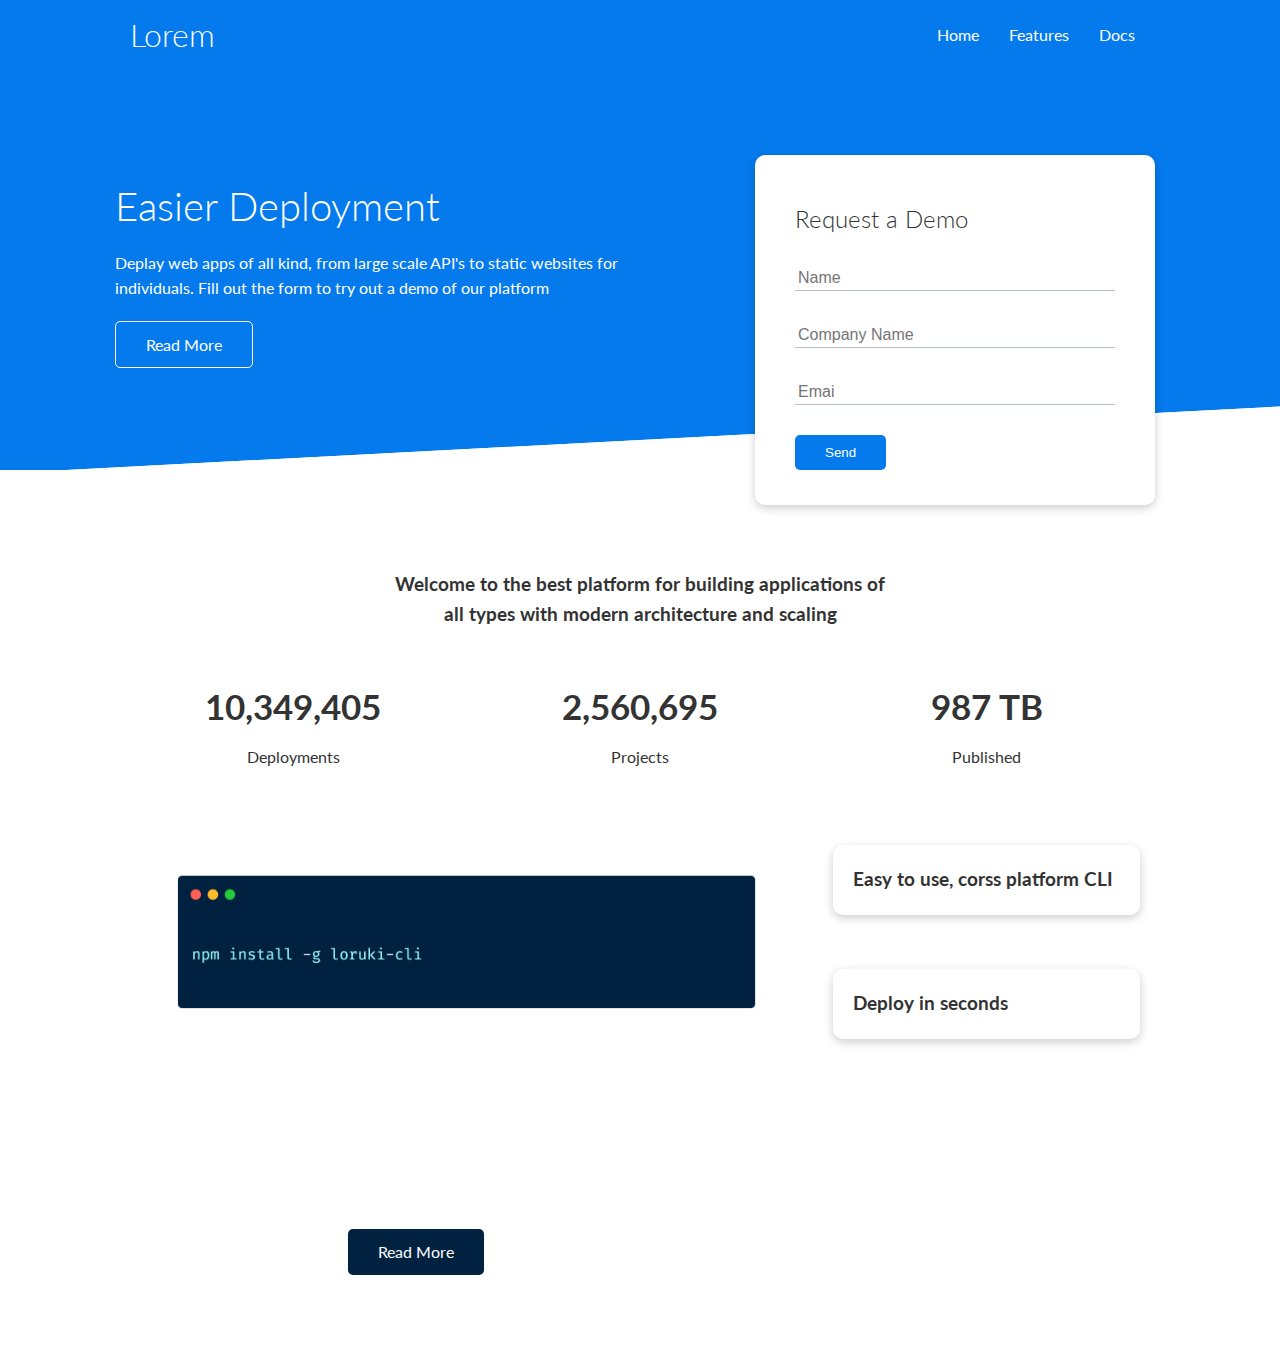
==== index.html @ 03d2aeca "first commit" ====
<!DOCTYPE html>
<html lang="en">

<head>
    <meta charset="UTF-8">
    <meta name="viewport" content="width=device-width, initial-scale=1.0">
    <link rel="stylesheet" href="css/utilities.css">
    <link rel="stylesheet" href="css/style.css">
    <link rel="stylesheet" href="https://cdnjs.cloudflare.com/ajax/libs/font-awesome/5.15.1/css/all.min.css"
        integrity="sha512-+4zCK9k+qNFUR5X+cKL9EIR+ZOhtIloNl9GIKS57V1MyNsYpYcUrUeQc9vNfzsWfV28IaLL3i96P9sdNyeRssA=="
        crossorigin="anonymous" />
    <title>Lorem | Cloud Hosting</title>
</head>

<body>
    <!-- Navbar -->
    <div class="navbar">
        <div class="container flex">
            <h1 class="logo">Lorem</h1>
            <nav>
                <ul>
                    <li><a href="index.html">Home</a></li>
                    <li><a href="features.html">Features</a></li>
                    <li><a href="docs.html">Docs</a></li>
                </ul>
            </nav>
        </div>
    </div>

    <!-- Showcase -->
    <section class="showcase">
        <div class="container grid">
            <div class="showcase-text">
                <h1>Easier Deployment</h1>
                <p>Deplay web apps of all kind, from large scale API's to static websites for individuals. Fill out the
                    form to try out a demo of our platform</p>
                <a href="features.html" class="btn btn-outline">Read More</a>
            </div>

            <div class="showcase-form card">
                <h2>Request a Demo</h2>
                <form>
                    <div class="form-control">
                        <input required type="text" name="name" placeholder="Name">
                    </div>
                    <div class="form-control">
                        <input required type="text" name="company" placeholder="Company Name">
                    </div>
                    <div class="form-control">
                        <input required type="email" name="email" placeholder="Emai">
                    </div>
                    <input type="submit" value="Send" class="btn btn-primary">
                </form>
            </div>
        </div>
    </section>

    <!-- Stats -->
    <section class="stats">
        <div class="container">
            <h3 class="stats-heading text-center my-1">
                Welcome to the best platform for building applications of all types with modern architecture and scaling
            </h3>

            <div class="grid grid-3 text-center my-4">

                <div>
                    <i class="fas fa-server fa-3x"></i>
                    <h3>10,349,405</h3>
                    <p class="text-secondary">Deployments</p>
                </div>

                <div>
                    <i class="fas fa-project-diagram fa-3x"></i>
                    <h3>2,560,695</h3>
                    <p class="text-secondary">Projects</p>
                </div>

                <div>
                    <i class="fas fa-upload fa-3x"></i>
                    <h3>987 TB</h3>
                    <p class="text-secondary">Published</p>
                </div>

            </div>
        </div>
    </section>

    <!-- Cli -->
    <section class="cli">
        <div class="container grid">

            <img src="images/cli.png" alt="#">

            <div class="card">
                <h3>Easy to use, corss platform CLI</h3>
            </div>

            <div class="card">
                <h3>Deploy in seconds</h3>
            </div>

        </div>
    </section>

    <!-- Cloud -->
    <sectoin style="background-color: var(--primaryColor);" class="cloud bg-primary my-2 py-2">
        <div class="container grid">
            <div class="text-center">
                <h2 class="lg">Extreme Cloud Hosting</h2>
                <p class="lead my-1">Cloud hosting like you're never seen. Fast, efficient and scalable</p>
                <a href="features.html" class="btn btn-dark">Read More</a>
            </div>
            <img src="images/cloud.png" alt="">
        </div>
    </sectoin>

</body>

</html>
---- css/utilities.css ----
.container{
    max-width: 1100px;
    margin: 0 auto;
    overflow: auto;
    padding: 0 40px;
}

.card{
    background-color: var(--whiteColor);
    color: var(--grayColor);
    border-radius: 10px;
    box-shadow: 0 3px 10px rgba(0,0,0,0.2);
    padding: 20px;
    margin: 10px;
}

.btn{
    display: inline-block;
    padding: 10px 30px;
    cursor: pointer;
    background: var(--primaryColor);
    color: var(--whiteColor);
    border: none;
    border-radius: 5px;
}

.btn-outline{
    background-color: transparent;
    border: 1px solid var(--whiteColor);
}

.btn:hover{
    transform:scale(.97);
}

/* Backgrounds & colored buttons */
.bg-primary,
.btn-primary{
    background-color: var(--primaryColor);
    color: var(--whiteColor);
}

.bg-secondary,
.btn-secondary{
    background-color: #1c3fa8;
    color: var(--whiteColor);
}

.bg-dark,
.btn-dark{
    background-color: var(--darkColor);
    color: var(--whiteColor);
}

.bg-light,
.btn-light{
    background-color: var(--lightColor);
    color: var(--grayColor);
}

.text-center{
    text-align: center;
}

.flex{
    display: flex;
    justify-content: center;
    align-items: center;
    height: 100%;
}

.grid{
    display: grid;
    grid-template-columns: repeat(2, 1fr);
    gap: 20px;
    justify-content: center;
    align-items: center;
    height: 100%;
}

.grid-3{
    grid-template-columns: repeat(3, 1fr);
}

/* Margin */

.my-1{
    margin: 1rem 0;
}

.my-2{
    margin: 1.5rem 0;
}

.my-3{
    margin: 2rem 0;
}

.my-4{
    margin: 3rem 0;
}

.my-5{
    margin: 4rem 0;
}

.m-1{
    margin: 1rem;
}

.m-2{
    margin: 1.5rem;
}

.m-3{
    margin: 2rem;
}

.m-4{
    margin: 3rem;
}

.m-5{
    margin: 4rem;
}

/* Padding */
.py-1{
    padding: 1rem 0;
}

.py-2{
    padding: 1.5rem 0;
}

.py-3{
    padding: 2rem 0;
}

.py-4{
    padding: 3rem 0;
}

.py-5{
    padding: 4rem 0;
}

.p-1{
    padding: 1rem;
}

.p-2{
    padding: 1.5rem;
}

.p-3{
    padding: 2rem;
}

.p-4{
    padding: 3rem;
}

.p-5{
    padding: 4rem;
}
---- css/style.css ----
@import url('https://fonts.googleapis.com/css2?family=Lato:wght@300&display=swap');

:root{
    --primaryColor: #047aed;
    --secondaryColor: #1c3fa8;
    --darkColor: #002240;
    --lightColor: #f4f4f4;
    --whiteColor: #fff;
    --grayColor: #333;
}

/* Global */
*{
    box-sizing: border-box;
    padding: 0;
    margin: 0;
}

body{
    font-family: 'Lato', sans-serif;
    color: var(--grayColor);
    line-height: 1.6;
}

ul{
    list-style-type: none;
}

a{
    text-decoration: none;
    color: var(--grayColor);
}

h1, h2{
    font-weight: 300;
    line-height: 1.2;
    margin: 10px 0;
}

p{
    margin: 10px 0;
}

img{
    width: 100%;
}

/* Navbar */
.navbar{
    background-color: var(--primaryColor);
    color: var(--whiteColor);
    height: 70px;
}

.navbar ul{
    display: flex;
}

.navbar a{
    color: var(--whiteColor);
    padding: 10px;
    margin: 0 5px;
}

.navbar a:hover{
    border-bottom: 2px solid var(--whiteColor);
}

.navbar .flex{
    justify-content: space-between;
}

/* Showcase */
.showcase{
    height: 400px;
    background: var(--primaryColor);
    color: var(--whiteColor);
    position: relative;
}

.showcase h1{
    font-size: 40px;
}

.showcase p{
    margin: 20px 0;
}

.showcase .grid{
    grid-template-columns: 55% 45%;
    gap: 30px;
    overflow: visible;
}

.showcase-form{
    position: relative;
    top: 60px;
    height: 350px;
    width: 400px;
    padding:40px;
    z-index: 100;
    justify-self: flex-end;
}

.showcase-form input[type="text"],
.showcase-form input[type="email"]{
    border: 0;
    border-bottom: 1px solid #b4becb;
    width: 100%;
    padding: 3px;
    font-size: 16px;
}

.showcase-form input:focus{
    outline: none;
}

.showcase-form .form-control{
    margin: 30px 0;
}

.showcase::before,
.showcase::after{
    content: '';
    position: absolute;
    height: 100px;
    bottom: -70px;
    right: 0;
    left: 0;
    background: var(--whiteColor);
    transform: skewY(-3deg);
    -webkit-transform: skewY(-3deg);
    -moz-transform: skewY(-3deg);
    -ms-transform: skewY(-3deg);
}

/* Stats */
.stats{
    padding-top: 100px;
}

.stats-heading{
    max-width: 500px;
    margin: auto;
}

.stats .grid h3{
    font-size: 35px;
}

.stats-grid-p{
    font-size: 20px;
    font-weight: bold;
}

/* Cli */
.cli .grid{
    grid-template-columns: repeat(3, 1fr);
    grid-template-rows: repeat(2, 1fr);
}

.cli .grid >*:first-child{
    grid-column: 1/ span 2;
    grid-row: 1/ span 2;
}

/* Cloud */
.cloud .grid{
    grid-template-columns: 4fr 3fr;
}
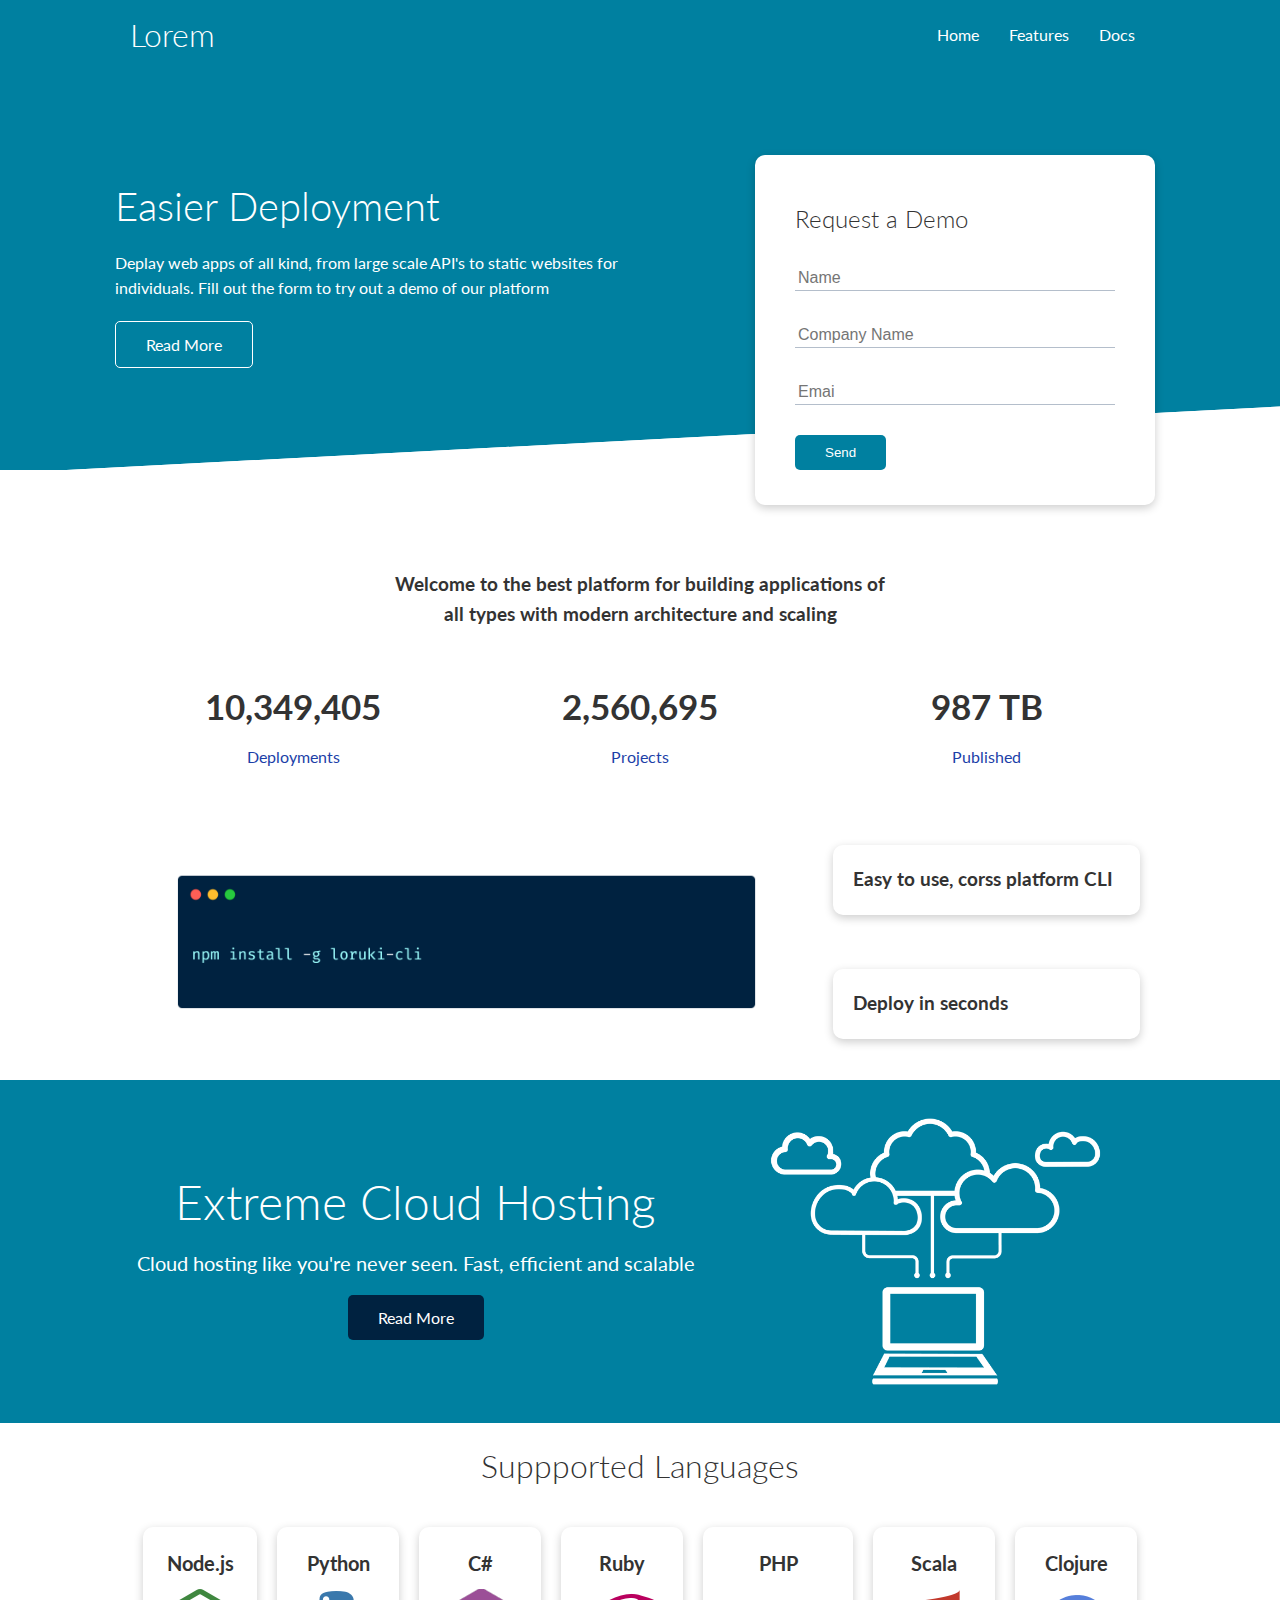
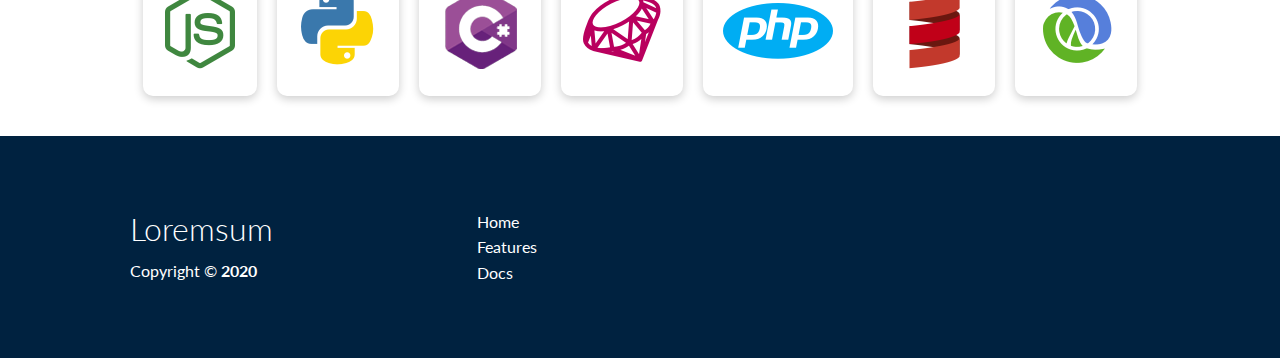
==== commit c43573df: "Finished Product" ====
--- a/index.html
+++ b/index.html
@@ -9,7 +9,7 @@
     <link rel="stylesheet" href="https://cdnjs.cloudflare.com/ajax/libs/font-awesome/5.15.1/css/all.min.css"
         integrity="sha512-+4zCK9k+qNFUR5X+cKL9EIR+ZOhtIloNl9GIKS57V1MyNsYpYcUrUeQc9vNfzsWfV28IaLL3i96P9sdNyeRssA=="
         crossorigin="anonymous" />
-    <title>Lorem | Cloud Hosting</title>
+    <title>Loremsum | Cloud Hosting</title>
 </head>
 
 <body>
@@ -104,7 +104,7 @@
     </section>
 
     <!-- Cloud -->
-    <sectoin style="background-color: var(--primaryColor);" class="cloud bg-primary my-2 py-2">
+    <section class="cloud bg-primary my-2 py-2">
         <div class="container grid">
             <div class="text-center">
                 <h2 class="lg">Extreme Cloud Hosting</h2>
@@ -113,7 +113,67 @@
             </div>
             <img src="images/cloud.png" alt="">
         </div>
-    </sectoin>
+    </section>
+
+    <!-- Languages -->
+    <section class="languages">
+        <h2 class="md text-center my-2">
+            Suppported Languages
+        </h2>
+        <div class="container flex">
+            <div class="card">
+                <h4>Node.js</h4>
+                <img src="images/logos/node.png" alt="">
+            </div>
+            <div class="card">
+                <h4>Python</h4>
+                <img src="images/logos/python.png" alt="">
+            </div>
+            <div class="card">
+                <h4>C#</h4>
+                <img src="images/logos/csharp.png" alt="">
+            </div>
+            <div class="card">
+                <h4>Ruby</h4>
+                <img src="images/logos/ruby.png" alt="">
+            </div>
+            <div class="card">
+                <h4>PHP</h4>
+                <img src="images/logos/php.png" alt="">
+            </div>
+            <div class="card">
+                <h4>Scala</h4>
+                <img src="images/logos/scala.png" alt="">
+            </div>
+            <div class="card">
+                <h4>Clojure</h4>
+                <img src="images/logos/clojure.png" alt="">
+            </div>
+        </div>
+    </section>
+
+    <!-- Footer -->
+    <footer class="footer bg-dark py-5">
+        <div class="container grid grid-3">
+            <div>
+                <h1>Loremsum</h1>
+                <p>Copyright &copy; <strong>2020</strong></p>
+            </div>
+            <nav>
+                <ul>
+                    <li><a href="index.html">Home</a></li>
+                    <li><a href="features.html">Features</a></li>
+                    <li><a href="docs.html">Docs</a></li>
+                </ul>
+            </nav>
+            <div class="social">
+                <a href="#"><i class="fab fa-github fa-2x"></i></a>
+                <a href="#"><i class="fab fa-facebook fa-2x"></i></a>
+                <a href="#"><i class="fab fa-instagram fa-2x"></i></a>
+                <a href="#"><i class="fab fa-twitter fa-2x"></i></a>
+            </div>
+        </div>
+    </footer>
 
 </body>
 
--- a/css/utilities.css
+++ b/css/utilities.css
@@ -58,10 +58,81 @@
     color: var(--grayColor);
 }
 
+/* Text colors */
+.text-primary{
+   color: var(--primaryColor);
+}
+
+.text-secondary{
+   color: var(--secondaryColor);
+}
+
+.text-dark{
+   color: var(--darkColor);
+}
+
+.text-light{
+   color: var(--lightColor);
+}
+
+.bg-primary a,
+.btn-primary a,
+.bg-secondary a,
+.btn-secondary a,
+.bg-dark a,
+.btn-dark a{
+    color: var(--whiteColor);
+}
+
+/* Text sizes */
+.lead{
+    font-size: 20px;
+}
+
+.sm{
+    font-size: 1rem;
+}
+
+.md{
+    font-size: 2rem;
+}
+
+.lg{
+    font-size: 3rem;
+}
+
+.xl{
+    font-size: 4rem;
+}
+
 .text-center{
     text-align: center;
 }
 
+/* Alert */
+.alert{
+    background-color: var(--lightColor);
+    padding: 10px 20px;
+    font-weight: bold;
+    margin: 15px 0;
+}
+
+.alert i{
+    margin-right: 10px;
+}
+
+.alert-success{
+    background-color: var(--successColor);
+    color: var(--whiteColor);
+}
+
+.alert-error{
+    background-color: var(--errorColor);
+    color: var(--whiteColor);
+}
+
+
+/* Flex & Grid */
 .flex{
     display: flex;
     justify-content: center;
--- a/css/style.css
+++ b/css/style.css
@@ -1,12 +1,14 @@
 @import url('https://fonts.googleapis.com/css2?family=Lato:wght@300&display=swap');
 
 :root{
-    --primaryColor: #047aed;
+    --primaryColor: #0080a0;
     --secondaryColor: #1c3fa8;
     --darkColor: #002240;
     --lightColor: #f4f4f4;
     --whiteColor: #fff;
     --grayColor: #333;
+    --successColor: #5cb85c;
+    --errorColor: #d9534f;
 }
 
 /* Global */
@@ -43,6 +45,12 @@
 
 img{
     width: 100%;
+}
+
+code, pre {
+    background: var(--grayColor);
+    color: var(--whiteColor);
+    padding: 10px;
 }
 
 /* Navbar */
@@ -90,6 +98,10 @@
     grid-template-columns: 55% 45%;
     gap: 30px;
     overflow: visible;
+}
+
+.showcase-text{
+    animation: slideInFromLeft 1s ease-in; 
 }
 
 .showcase-form{
@@ -100,6 +112,7 @@
     padding:40px;
     z-index: 100;
     justify-self: flex-end;
+    animation: slideInFromRight 1s ease-in;
 }
 
 .showcase-form input[type="text"],
@@ -137,6 +150,7 @@
 /* Stats */
 .stats{
     padding-top: 100px;
+    animation: slideInFromBottom 1s ease-in;
 }
 
 .stats-heading{
@@ -159,7 +173,7 @@
     grid-template-rows: repeat(2, 1fr);
 }
 
-.cli .grid >*:first-child{
+.cli .grid >*:first-child {
     grid-column: 1/ span 2;
     grid-row: 1/ span 2;
 }
@@ -169,3 +183,189 @@
     grid-template-columns: 4fr 3fr;
 }
 
+/* Languages */
+.languages .flex{
+    flex-wrap: wrap;
+}
+
+.languages .card{
+    text-align: center;
+    margin: 18px 10px 40px;
+}
+
+.languages .card h4{
+    font-size: 20px;
+    margin-bottom: 10px;
+    transition: transform 0.2s ease-in;
+}
+
+.languages .card:hover{
+    transform: translateY(-15px);
+}
+
+/* Features */
+.features-head img,
+.docs-head img{
+    width: 200px;
+    justify-self: end;
+}
+
+.features-sub-head img{
+    width: 300px;
+    justify-self: end;
+}
+
+.features-main .card > i {
+    margin-right: 20px;
+}
+
+.features-main .grid {
+    padding: 30px;
+}
+
+.features-main .grid >*:first-child{
+    grid-column: 1 / span 3;
+}
+
+.features-main .grid >*:nth-child(2){
+    grid-column: 1 / span 2;
+}
+
+.features-main .flex {
+    justify-content:start;
+}
+
+/* Docs */
+.docs-main h3 {
+    margin: 20px 0;
+}
+
+.docs-main .grid{
+    grid-template-columns: 1fr 2fr;
+    align-items: flex-start;
+}
+
+.docs-main nav li {
+    font-size: 17px;
+    padding-bottom: 5px;
+    margin-bottom: 5px;
+    border-bottom: 1px #ccc solid;
+}
+
+.docs-main a:hover {
+    font-weight: bold;
+}
+
+/* Footer */
+.footer .social a{
+    margin: 0 10px;
+}
+
+/* Animations */
+@keyframes slideInFromLeft {
+    0% {
+        transform: translateX(-100%);
+    }
+
+    100% {
+        transform: translateX(0);
+    }
+}
+
+@keyframes slideInFromRight {
+    0% {
+        transform: translateX(100%);
+    }
+
+    100% {
+        transform: translateX(0);
+    }
+}
+
+@keyframes slideInFromTop {
+    0% {
+        transform: translateY(-100%);
+    }
+
+    100% {
+        transform: translateX(0);
+    }
+}
+
+@keyframes slideInFromBottom {
+    0% {
+        transform: translateY(100%);
+    }
+
+    100% {
+        transform: translateX(0);
+    }
+}
+
+/* Tablets and under */
+@media(max-width: 768px) {
+    .grid, .showcase .grid,
+    .stats .grid,
+    .cli .grid,
+    .cloud .grid,
+    .features-main .grid,
+    .docs-main .grid {
+        grid-template-columns: 1fr;
+        grid-template-rows: 1fr;
+    }
+
+    .showcase {
+        height: auto;
+    }
+
+    .showcase-text{
+        text-align: center;
+        margin-top: 40px;
+        animation: slideInFromTop 1s ease-in;
+    }
+
+    .showcase-form{
+        justify-self: center;
+        margin: auto;
+        animation: slideInFromBottom 1s ease-in;
+    }
+
+    .cli .grid >*:first-child{
+        grid-column: 1;
+        grid-row: 1;
+    }
+
+    .features-main .grid >*:first-child,
+    .features-main .grid >*:nth-child(2){
+        grid-column: 1;
+    }
+
+    .features-head,
+    .features-sub-head,
+    .docs-head {
+        text-align: center;
+    }
+
+    .features-head img,
+    .features-sub-head img,
+    .docs-head img {
+        justify-self: center;
+    }
+    
+}
+
+/* Mobile */
+@media(max-width: 500px) {
+    .navbar{
+        height: 110px;
+    }
+
+    .navbar .flex{
+        flex-direction: column;
+    }
+
+    .navbar ul{
+        padding: 10px;
+        background-color: rgba(0,0,0,0.1);
+    }
+}
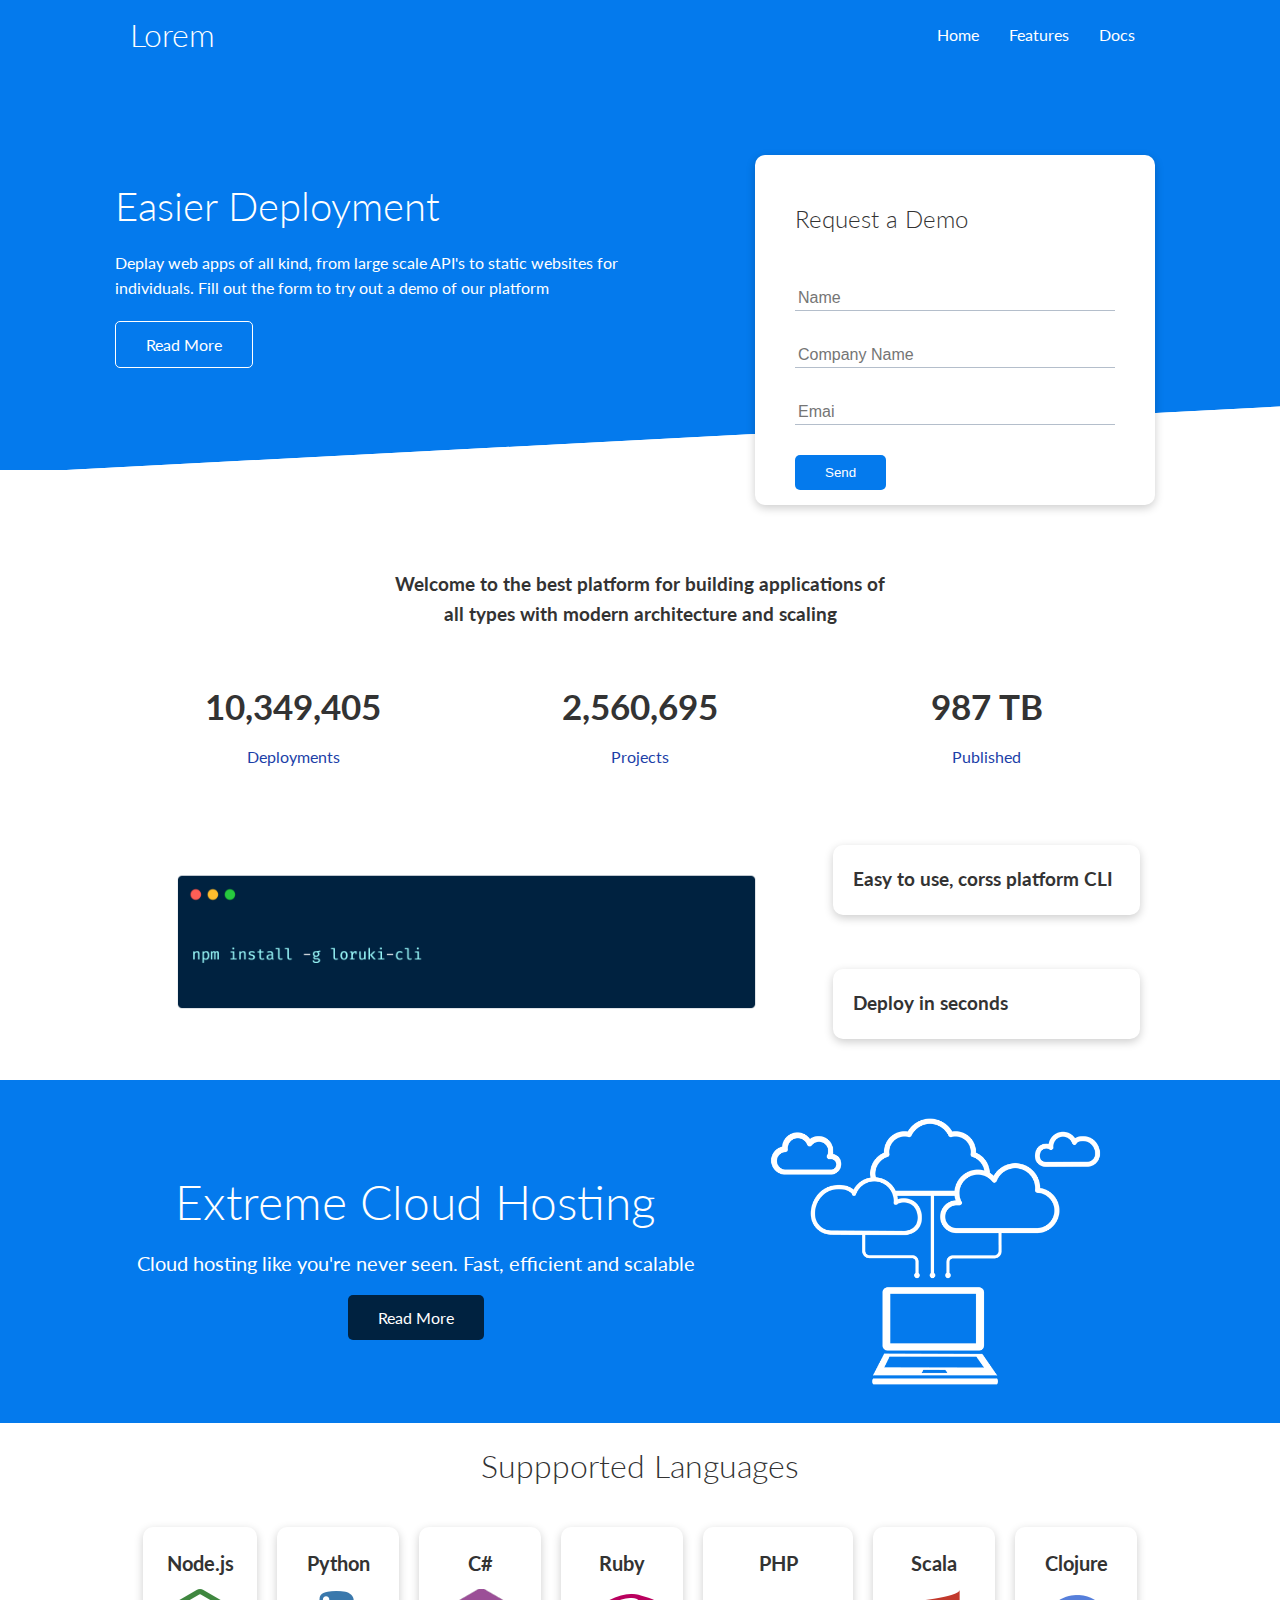
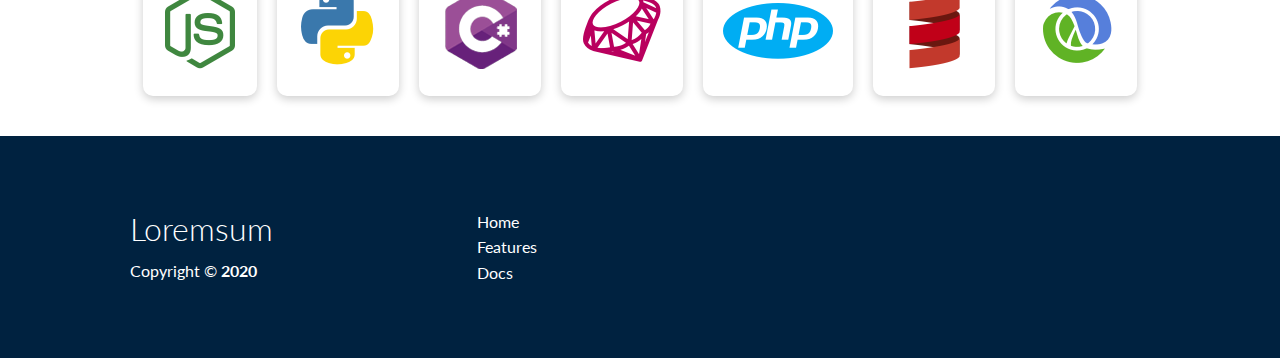
==== commit 78e6d02d: "added netlify form" ====
--- a/index.html
+++ b/index.html
@@ -39,7 +39,11 @@
 
             <div class="showcase-form card">
                 <h2>Request a Demo</h2>
-                <form>
+                <form name="contact" method="POST" data-netlify="true">
+                    <input netlify-honeypot="bot-field" type="hidden" name="form-name" value="contact">
+                    <p class="hidden">
+                        <label>Don't fill this out if you're a human: <input name="bot-field" /></label>
+                    </p>
                     <div class="form-control">
                         <input required type="text" name="name" placeholder="Name">
                     </div>
--- a/css/style.css
+++ b/css/style.css
@@ -1,7 +1,7 @@
 @import url('https://fonts.googleapis.com/css2?family=Lato:wght@300&display=swap');
 
 :root{
-    --primaryColor: #0080a0;
+    --primaryColor: #047aed;
     --secondaryColor: #1c3fa8;
     --darkColor: #002240;
     --lightColor: #f4f4f4;
@@ -51,6 +51,11 @@
     background: var(--grayColor);
     color: var(--whiteColor);
     padding: 10px;
+}
+
+.hidden{
+    visibility: hidden;
+    height: 0;
 }
 
 /* Navbar */
